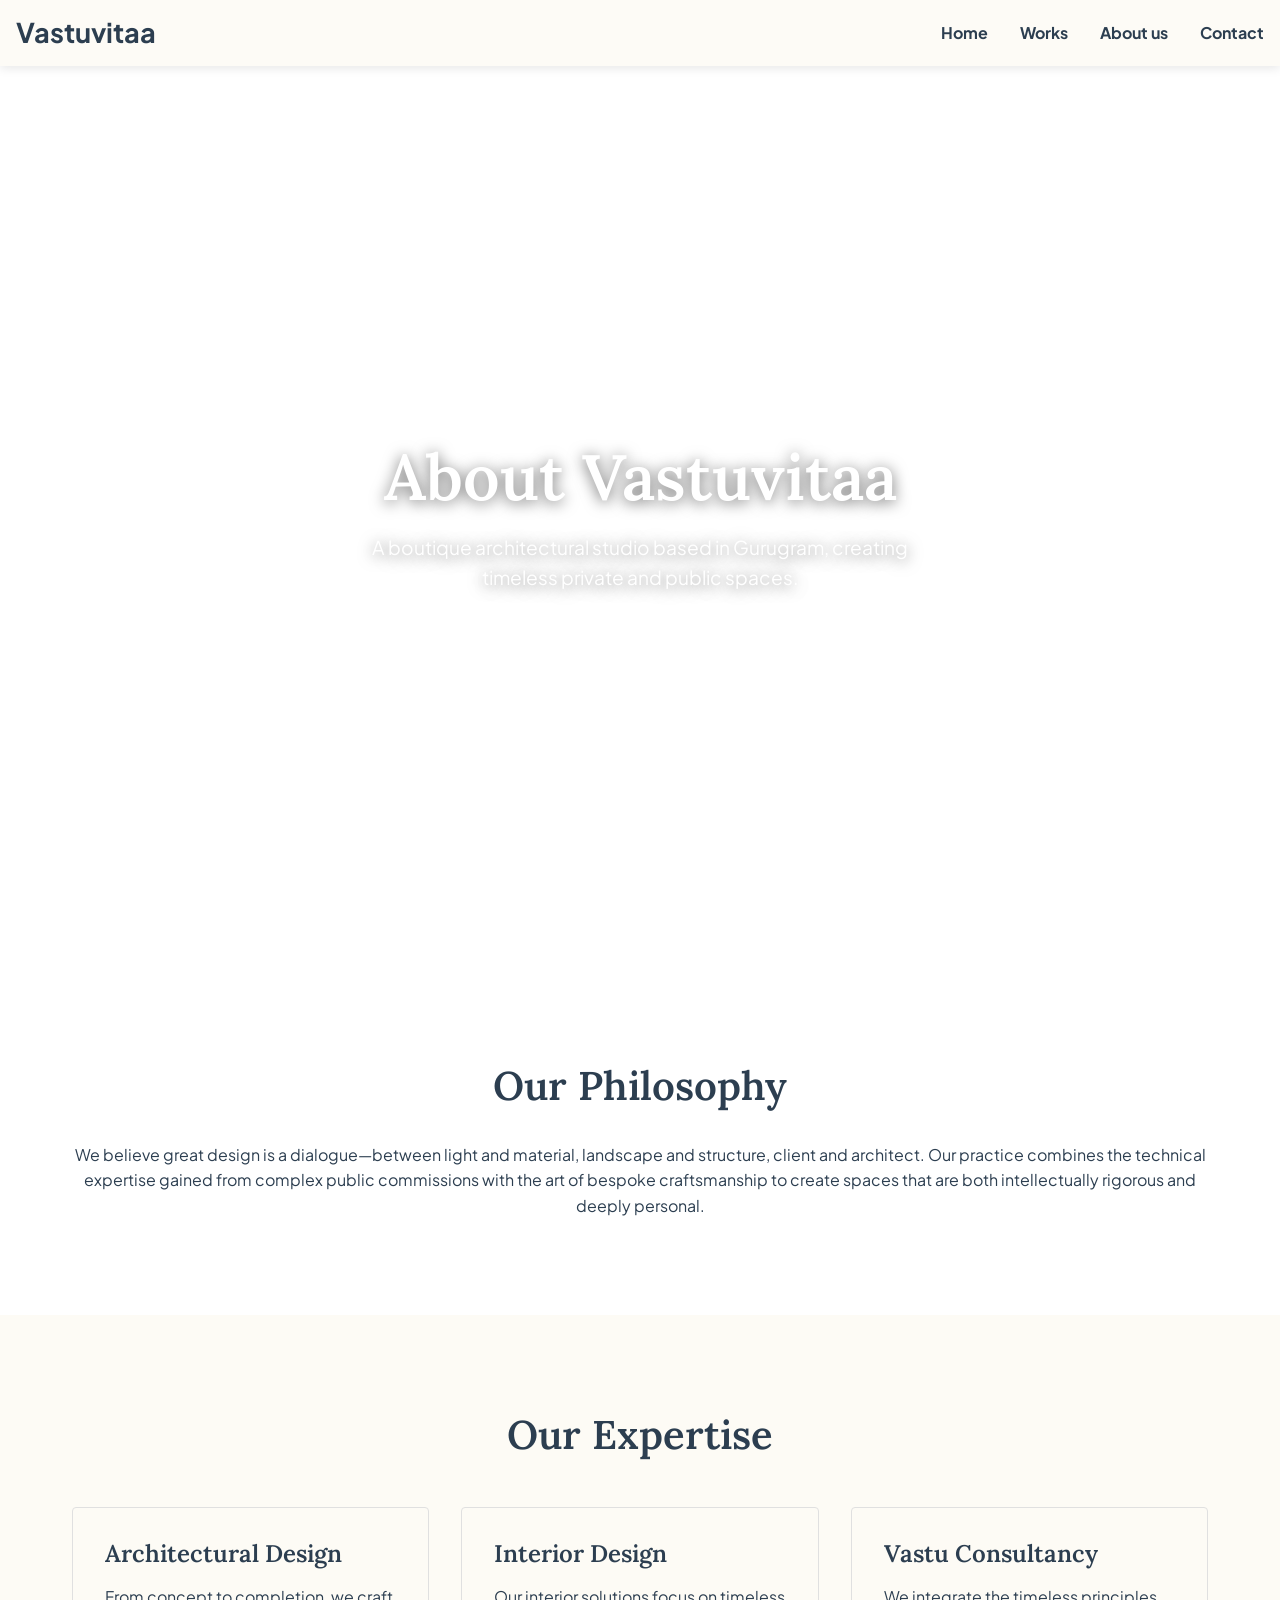
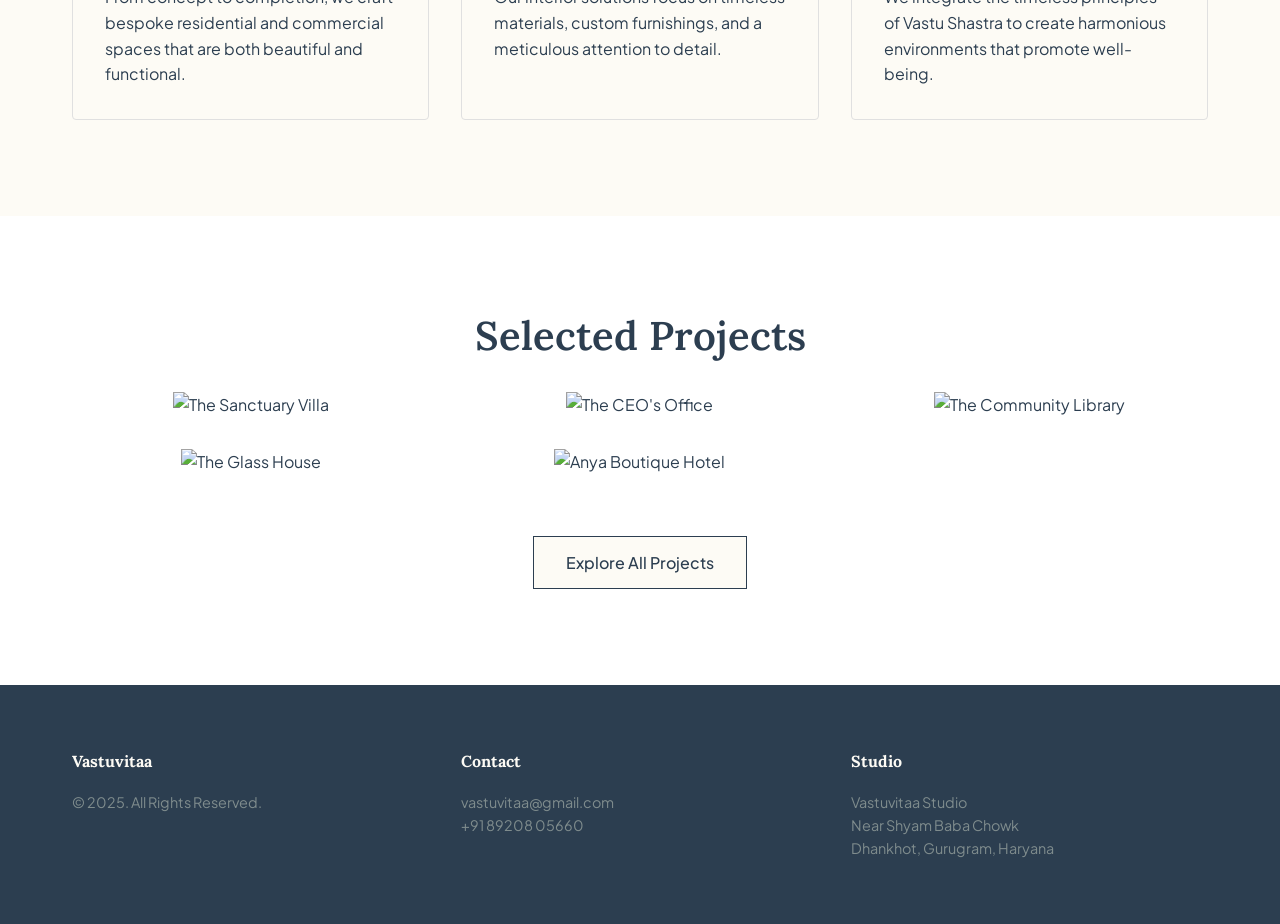
==== about.html @ ab10c18d "Update contact section with social links, update works, and other changes" ====
<!DOCTYPE html>
<html lang="en">
<head>
	<meta charset="UTF-8">
	<meta name="viewport" content="width=device-width, initial-scale=1.0">
	<title>About Us - Vastuvitaa</title>
	<link rel="stylesheet" href="styles.css">
	<link rel="preconnect" href="https://fonts.googleapis.com">
	<link rel="preconnect" href="https://fonts.gstatic.com" crossorigin>
	<link href="https://fonts.googleapis.com/css2?family=Lora:wght@400;600&family=Plus+Jakarta+Sans:wght@300;400;600&display=swap" rel="stylesheet">
	<link href="https://fonts.googleapis.com/css2?family=Inter:wght@300;400;500&family=Playfair+Display:wght@500;600&display=swap" rel="stylesheet">
</head>
<body>
	<header class="main-header">
		<div class="logo">
			<a href="index.html" class="logo-link">
				<span><b>Vastuvitaa</b></span>
			</a>
		</div>
		<nav class="main-nav">
			<ul>
				<li><a href="index.html"><b>Home</b></a></li>
				<li><a href="works.html"><b>Works</b></a></li>
				<li><a href="about.html"><b>About us</b></a></li>
				<li><a href="contact.html"><b>Contact</b></a></li>
			</ul>
		</nav>
		<button class="menu-toggle" id="menu-toggle">Menu</button>
	</header>
	<div class="mobile-nav-overlay">
		<nav>
			<ul>
				<li><a href="works.html">Works</a></li>
				<li><a href="about.html">About us</a></li>
				<li><a href="contact.html">Contact</a></li>
			</ul>
		</nav>
	</div>
	<main>
		<section class="hero-section reveal">
			<div class="hero-content">
				<h1>About Vastuvitaa</h1>
				<p>A boutique architectural studio based in Gurugram, creating timeless private and public spaces.</p>
			</div>
		</section>
		<section class="content-section">
			<div class="container text-center">
				<h2 class="reveal">Our Philosophy</h2>
				<p class="philosophy-text">
					We believe great design is a dialogue—between light and material, landscape and structure, client and architect. Our practice combines the technical expertise gained from complex public commissions with the art of bespoke craftsmanship to create spaces that are both intellectually rigorous and deeply personal.
				</p>
			</div>
		</section>
		<section class="content-section bg-light">
			<div class="container text-center">
				<h2 class="reveal">Our Expertise</h2>
				<div class="services-grid">
					<div class="service-card reveal">
						<h3>Architectural Design</h3>
						<p>From concept to completion, we craft bespoke residential and commercial spaces that are both beautiful and functional.</p>
					</div>
					<div class="service-card reveal">
						<h3>Interior Design</h3>
						<p>Our interior solutions focus on timeless materials, custom furnishings, and a meticulous attention to detail.</p>
					</div>
					<div class="service-card reveal">
						<h3>Vastu Consultancy</h3>
						<p>We integrate the timeless principles of Vastu Shastra to create harmonious environments that promote well-being.</p>
					</div>
				</div>
			</div>
		</section>
		<section class="content-section">
			<div class="container text-center">
				<h2 class="reveal">Selected Projects</h2>
				<div class="project-grid">
					<div class="project-card reveal">
						<img src="./assets/Work Photos/IMG-20250924-WA0025.jpg" alt="The Sanctuary Villa">
						<div class="project-info">
							<h3>The Sanctuary Villa</h3>
							<p>Goa, India | Private Residence</p>
						</div>
					</div>
					<div class="project-card reveal">
						<img src="./assets/Work Photos/IMG-20250924-WA0026.jpg" alt="The Glass House">
						<div class="project-info">
							<h3>The Glass House</h3>
							<p>Lonavala, India | Private Residence</p>
						</div>
					</div>
					<div class="project-card reveal">
						<img src="./assets/Work Photos/IMG-20250924-WA0027.jpg" alt="The CEO's Office">
						<div class="project-info">
							<h3>The CEO's Office</h3>
							<p>Gurugram, India | Commercial Interiors</p>
						</div>
					</div>
					<div class="project-card reveal">
						<img src="./assets/Work Photos/IMG-20250924-WA0028.jpg" alt="Anya Boutique Hotel">
						<div class="project-info">
							<h3>Anya Boutique Hotel</h3>
							<p>Jaipur, India | Hospitality</p>
						</div>
					</div>
					<div class="project-card reveal">
						<img src="./assets/Work Photos/IMG-20250924-WA0029.jpg" alt="The Community Library">
						<div class="project-info">
							<h3>The Community Library</h3>
							<p>Sonipat, India | Public Space</p>
						</div>
					</div>
				</div>
				<div style="display: flex; justify-content: center; margin-top: 2rem;">
					<a href="works.html" class="btn">Explore All Projects</a>
				</div>
			</div>
		</section>
	</main>
	<footer class="main-footer reveal">
		<div class="container footer-grid">
			<div class="footer-col">
				<h4>Vastuvitaa</h4>
				<p>&copy; 2025. All Rights Reserved.</p>
			</div>
			<div class="footer-col">
				<h4>Contact</h4>
				<p>vastuvitaa@gmail.com</p>
				<p>+91 89208 05660</p>
			</div>
			<div class="footer-col">
				<h4>Studio</h4>
				<p>Vastuvitaa Studio<br>Near Shyam Baba Chowk<br>Dhankhot, Gurugram, Haryana</p>
			</div>
		</div>
	</footer>
	<script src="script.js"></script>
</body>
</html>
---- styles.css ----
/* --- VASTUVITA BRAND IDENTITY & GLOBAL STYLES --- */
:root {
    --font-serif: 'Lora', serif; /* More elegant and readable */
    --font-sans: 'Plus Jakarta Sans', sans-serif; /* Modern and clean */
    
    /* A palette inspired by natural materials */
    --color-dark: #2C3E50; /* A deep, slate blue instead of pure black */
    --color-light: #FDFBF5; /* A warm, parchment-like off-white */
    --color-gray: #7F8C8D; /* A soft, natural gray */
    --color-accent: #D35400; /* A bold, terracotta/earthy orange */
}

* {
    box-sizing: border-box;
    margin: 0;
    padding: 0;
}

body {
    font-family: var(--font-sans);
    line-height: 1.6;
    background-color: #fff;
    color: var(--color-dark);
}

.container {
    max-width: 1200px;
    margin: 0 auto;
    padding: 0 2rem;
}

h1, h2, h3 {
    font-family: var(--font-serif);
    font-weight: 600;
    line-height: 1.2;
}

h1 { font-size: 4rem; }
h2 { font-size: 2.5rem; margin-bottom: 2rem; }
h3 { font-size: 1.5rem; }

a {
    color: var(--color-dark);
    text-decoration: none;
    transition: color 0.3s ease;
}

a:hover {
    color: var(--color-accent);
}

/* --- HEADER & NAVIGATION (MODIFIED) --- */

.main-header {
    display: flex;
    justify-content: space-between;
    align-items: center;
    padding: 0.7rem 1rem; 
    /* Using the smaller padding */
    position: sticky;
    top: 0;
    width: 100%;
    z-index: 100;
    transition: all 0.4s ease-in-out;

    /* Styles for the frosted glass effect are now always active */
    background-color: rgba(253, 251, 245, 0.85); /* --color-light with transparency */
    backdrop-filter: blur(10px);
    -webkit-backdrop-filter: blur(10px);
    box-shadow: 0 2px 10px rgba(0, 0, 0, 0.1);
}
.logo-link{
    font-size: 1.7rem;
}
.logo a,
.main-nav ul li a {
    /* Text color is now dark by default to be visible */
    color: var(--color-dark);
}

/* We no longer need the .main-header.scrolled rules, they have been merged above */

.main-nav ul {
    display: flex;
    list-style: none;
}

.main-nav ul li {
    margin-left: 2rem;
}

.menu-toggle { display: none; }

/* --- HERO SECTION (Corrected Stacking) --- */
.hero-section {
    position: relative;
    height: 100vh;
    display: flex;
    align-items: center;
    justify-content: center;
    text-align: center;
    color: #fff;
    overflow: hidden;
}

.hero-video {
    position: absolute;
    top: 0;
    left: 0;
    width: 100%;
    height: 100%;
    object-fit: cover;
    z-index: 1; /* Layer 1: The video background */
}

.hero-overlay {
    position: absolute;
    top: 0;
    left: 0;
    width: 100%;
    height: 100%;
    background-color: rgba(0, 0, 0, 0.45);
    z-index: 2; /* Layer 2: The dark overlay */
}

.hero-content {
    position: relative;
    z-index: 3; /* Layer 3: The text content on top */
    max-width: 800px;
}

.hero-content p {
    font-size: 1.2rem;
    max-width: 600px;
    margin: 1rem auto 0;
}
.hero-content h1,
.hero-content p {
    /* This adds a soft, blurred shadow behind the text */
    text-shadow: 0 2px 15px rgba(0, 0, 0, 0.6);
}

/* --- GENERAL CONTENT & PAGE STYLES --- */
.content-section {
    padding: 6rem 0;
}

.bg-light {
    background-color: var(--color-light);
}

.text-center {
    text-align: center;
}

.page-header {
    background-color: var(--color-light);
    padding: 6rem 0;
    text-align: center;
}
.page-header p {
    font-size: 1.2rem;
    color: var(--color-gray);
    max-width: 600px;
    margin: 1rem auto 0;
}
/* --- FILTER CONTROLS --- */
.filter-controls {
    text-align: center;
    margin-bottom: 4rem;
}

.filter-btn {
    background: none;
    border: 1px solid #e0e0e0;
    color: var(--color-gray);
    padding: 0.6rem 1.5rem;
    margin: 0 0.5rem;
    cursor: pointer;
    border-radius: 20px;
    font-family: var(--font-sans);
    font-weight: 500;
    font-size: 0.9rem;
    transition: all 0.3s ease;
}

.filter-btn:hover {
    background-color: var(--color-light);
    border-color: var(--color-dark);
    color: var(--color-dark);
}

.filter-btn.active {
    background-color: var(--color-dark);
    border-color: var(--color-dark);
    color: #fff;
}
/* --- PROJECT GRID & CARDS --- */
/* --- PROJECT GRID & CARDS (Redefined for Masonry) --- */
.project-grid {
    /* Replaced grid with columns for a simple masonry effect */
    column-count: 3;
    column-gap: 2rem;
}

.project-card {
    display: block; /* The anchor tag needs to be a block */
    position: relative;
    overflow: hidden;
    margin-bottom: 2rem; /* Vertical spacing between cards */
    break-inside: avoid; /* Prevents cards from breaking across columns */
    transition: opacity 0.4s ease-in-out; /* For filtering animation */
}

/* Hide cards by default when filtering */
.project-card.hidden {
    opacity: 0;
    pointer-events: none; /* Make them unclickable when hidden */
    height: 0;
    margin: 0;
    padding: 0;
    overflow: hidden;
}

.project-card img {
    width: 100%;
    height: auto; /* Allow image to define card height */
    object-fit: cover;
    transition: transform 0.5s ease;
}

.project-card:hover img {
    transform: scale(1.05);
}

.project-info {
    position: absolute;
    bottom: 0;
    left: 0;
    width: 100%;
    padding: 1.5rem;
    color: #fff;
    background: linear-gradient(to top, rgba(0,0,0,0.8), transparent);
    transform: translateY(100%);
    opacity: 0;
    transition: transform 0.5s ease, opacity 0.5s ease;
}

.project-card:hover .project-info {
    transform: translateY(0);
    opacity: 1;
}

.project-info p {
    font-size: 0.9rem;
    color: rgba(255,255,255,0.8);
} */

/* --- SINGLE PROJECT PAGE --- */
.project-hero img {
    width: 100%;
    height: auto;
}

.project-details-grid {
    display: grid;
    grid-template-columns: 1fr 2fr;
    gap: 4rem;
}

.project-meta h3 {
    margin-bottom: 1rem;
    font-family: var(--font-sans);
    text-transform: uppercase;
    letter-spacing: 1px;
    font-size: 1rem;
    font-weight: 600;
}

.project-meta ul {
    list-style: none;
}

.project-meta ul li {
    margin-bottom: 0.5rem;
    color: var(--color-gray);
}
.project-meta ul li strong {
    color: var(--color-dark);
}

.project-narrative h2 {
    font-size: 2rem;
    margin-bottom: 1rem;
}
.project-narrative p {
    margin-bottom: 2rem;
    color: var(--color-gray);
}

.image-gallery-grid {
    display: grid;
    grid-template-columns: repeat(2, 1fr);
    gap: 2rem;
}
.image-gallery-grid img {
    width: 100%;
    height: auto;
}

/* --- FOOTER --- */
.main-footer {
    background: var(--color-dark);
    color: var(--color-light);
    padding: 4rem 0;
}

.footer-grid {
    display: grid;
    grid-template-columns: repeat(3, 1fr);
    gap: 2rem;
}

.footer-col h4 {
    font-family: var(--font-serif);
    margin-bottom: 1rem;
}

.footer-col p {
    color: var(--color-gray);
    font-size: 0.9rem;
}

/* --- ANIMATIONS & BEAUTIFICATION --- */

/* Gentle Page Load Fade-in */
@keyframes fadeIn {
    from { opacity: 0; }
    to { opacity: 1; }
}
body {
    animation: fadeIn 0.8s ease-in-out;
}

/* In style.css */

/* Enhanced Button Hover Effect (Corrected) */
.btn {
    display: inline-block;
    padding: 0.8rem 2rem;
    border: 1px solid var(--color-dark);
    margin-top: 1rem;
    font-weight: 500;
    transition: all 0.4s ease;
    position: relative;
    overflow: hidden;
    z-index: 1;
    color: var(--color-dark); /* Explicitly set the default text color */
}
.btn:after {
    content: '';
    position: absolute;
    bottom: 0;
    left: 0;
    width: 100%;
    height: 100%;
    /* The initial background should be light */
    background-color: var(--color-light); 
    z-index: -2;
}
.btn:before {
    content: '';
    position: absolute;
    bottom: 0;
    left: 0;
    width: 0%;
    height: 100%;
    /* The hover background should be dark */
    background-color: var(--color-dark);
    transition: all 0.4s ease;
    z-index: -1;
}
.btn:hover {
    /* The hover text color should be light */
    color: #fff; 
}
.btn:hover:before {
    width: 100%;
}

/* Smooth Animated Underline for Nav Links */
.main-nav a {
    position: relative;
}
.main-nav a.active {
    color: var(--color-accent) !important;
}
.main-nav a:not(.active):after {
    content: '';
    position: absolute;
    width: 0;
    height: 1px;
    display: block;
    margin-top: 5px;
    right: 0;
    background: currentColor;
    transition: width 0.3s ease;
}
.main-nav a:hover:after {
    width: 100%;
    left: 0;
}

/* Scroll-Reveal Animations */
.reveal {
    position: relative;
    opacity: 0;
    transform: translateY(40px);
    transition: all 1s cubic-bezier(0.25, 1, 0.5, 1);
}

.reveal.visible {
    opacity: 1;
    transform: translateY(0);
}

/* --- MOBILE NAVIGATION MENU --- */
.main-nav {
    /* Add transition for smooth appearance on desktop if ever needed */
    transition: transform 0.5s ease-in-out;
}

.mobile-nav-overlay {
    position: fixed;
    top: 0;
    left: 0;
    width: 100%;
    height: 100%;
    background: var(--color-light);
    z-index: 99; /* Just below the header */
    display: flex;
    justify-content: center;
    align-items: center;
    transform: translateX(100%); /* Start off-screen */
    transition: transform 0.5s cubic-bezier(0.77, 0, 0.175, 1);
}

.mobile-nav-overlay.is-open {
    transform: translateX(0); /* Slide in */
}

.mobile-nav-overlay ul {
    list-style: none;
    text-align: center;
}

.mobile-nav-overlay ul li {
    margin: 2rem 0;
}

.mobile-nav-overlay ul li a {
    font-family: var(--font-serif);
    font-size: 2rem;
    color: var(--color-dark);
    font-weight: 600;
}

/* --- PARALLAX TESTIMONIAL SECTION --- */
.testimonial-section {
    background-image: url('assets/parallax-bg.png');
    background-attachment: fixed; /* This is the magic property! */
    background-position: center;
    background-repeat: no-repeat;
    background-size: cover;
    color: #fff;
}

.testimonial-section .testimonial-author {
    color: rgba(255, 255, 255, 0.8);
}

/* --- NEW CONTENT BLOCK STYLES --- */
/* Services Grid */
/* In style.css */
/* --- Testimonial Slider (Integrated with VastuVitaa Styles) --- */

/*
* This container holds the testimonials. The min-height prevents the
* page from "jumping" as the testimonials change.
*/
/* --- Testimonial Slider (Sliding Version) --- */

/* The "viewport" for the slider. It's set to a specific height
   and hides anything that slides outside of its boundaries. */
#testimonial-slider {
    position: relative;
    height: 300px; /* Adjust height as needed */
    overflow: hidden; /* This is crucial for the sliding effect! */
}

/* The "track" that holds all slides in a long horizontal row.
   The 'transform' property will be changed by JavaScript to create the slide. */
.testimonial-track {
    display: flex; /* Aligns slides side-by-side */
    height: 100%;
    transition: transform 0.6s cubic-bezier(0.65, 0, 0.35, 1); /* The slide animation */
    transition: transform 0.5s ease-in-out; 
}

/* Each individual slide. They take up the full width of the viewport
   and are prevented from shrinking. */
.testimonial-slide {
    width: 100%;
    flex-shrink: 0;
    display: flex;
    flex-direction: column;
    justify-content: center;
    align-items: center;
    padding: 0 2rem; /* Adds some side padding for text */
}

/*
* This is a single testimonial slide. They are stacked on top of each other
* and hidden by default with opacity: 0. The transition creates the fade effect.
*/
.testimonial-block {
    position: absolute;
    top: 0;
    left: 0;
    right: 0;
    bottom: 0;
    opacity: 0;
    transition: opacity 0.7s ease-in-out;
    display: flex;
    flex-direction: column;
    justify-content: center;
    align-items: center;
    padding: 0 1rem; /* Adds some padding on smaller screens */
}

/* The .active class is added by JavaScript to show the current slide */
.testimonial-block.active {
    opacity: 1;
}

/*
* These styles for the quote and author are now inherited from your
* existing .testimonial-quote and .testimonial-section rules.
* We only need to adjust the author color to ensure it's visible on your
* parallax background, as you've already defined.
*/
.testimonial-author {
    font-family: var(--font-sans); /* Using your brand's sans-serif font */
    font-weight: 600;
    /* This color is taken from your existing parallax style for perfect consistency */
    color: rgba(255, 255, 255, 0.8);
}
/* Services Grid */
.services-grid {
    display: grid;
    /* This new property tells the grid to make all rows the same height */
    grid-template-columns: repeat(3, 1fr);
    gap: 2rem;
    text-align: left;
    margin-top: 3rem;
    align-items: stretch;
}
/* In style.css */
.service-card {
    border: 1px solid #e0e0e0;
    padding: 2rem;
    border-radius: 4px;
    transition: all 0.3s ease;
    
    /* ADD these two lines */
    display: flex;
    flex-direction: column;
}
.service-card:hover {
    border-color: var(--color-accent);
    transform: translateY(-5px);
    box-shadow: 0 10px 20px rgba(0,0,0,0.05);
}
.service-card h3 {
    margin-bottom: 1rem;
    font-family: var(--font-serif);
}

/* In style.css */

/* New rule for the icon and title wrapper */
.service-card-header {
    display: flex;
    align-items: center;
    gap: 1rem; /* Space between icon and title */
    margin-bottom: 1rem; /* Space between the header and the paragraph */
}

/* Update the service-icon rule */
.service-icon {
    color: var(--color-accent);
    /* The margin-bottom is no longer needed here */
}

/* Our Process Steps */
.process-steps {
    display: grid;
    grid-template-columns: repeat(3, 1fr);
    gap: 3rem;
    margin-top: 4rem;
    text-align: left;
}
.step-number {
    font-size: 1.5rem;
    font-weight: 600;
    color: var(--color-accent);
    margin-bottom: 1rem;
    font-family: var(--font-serif);
}
.process-step h3 {
    margin-bottom: 0.5rem;
}

/* Testimonial Block */
.testimonial-block {
    max-width: 800px;
    margin: 0 auto;
}
.testimonial-quote {
    font-family: var(--font-serif);
    font-size: 2rem;
    line-height: 1.4;
    margin-bottom: 2rem;
    font-weight: 500;
}

/* Final CTA Section */
.cta-section h2 {
    font-size: 3rem;
}
.cta-section p {
    margin-top: 0;
    margin-bottom: 2rem;
}
/* Add these new rules for the combined logo and text */
.logo-link {
    display: flex;         /* Aligns logo and text side-by-side */
    align-items: center;   /* Vertically centers them */
    gap: 0.75rem;          /* Creates a nice space between the logo and text (12px) */
}

.logo-image {
    height: 40px;          /* Controls the height of the logo */
    width: auto;
}

.logo-text {
    font-size: 1.5rem;     /* Sets the font size for "Vastuvitaa" */
    font-weight: 600;      /* Makes the text bold */
    font-family: var(--font-serif); /* Uses the elegant serif font you defined */
    color: var(--color-dark);
}
/* --- Page-Specific Adjustments --- */
.works-page .hero-section {
    height: 50vh; /* Makes the header half the screen height */
    min-height: 400px; /* Ensures it's not too short on long/thin screens */
}

/* =================================== */
/* ==      CONTACT PAGE STYLES      == */
/* =================================== */

.contact-page .container {
    padding-top: 6rem;
    padding-bottom: 6rem;
}

.contact-grid {
    display: grid;
    grid-template-columns: 1fr 1.5fr; /* Details column is narrower than the form */
    gap: 4rem;
    align-items: start;
}

/* --- Left Column: Details --- */
.contact-details .page-title {
    font-family: var(--font-serif);
    font-size: 3rem; /* Slightly smaller than homepage H1 for hierarchy */
    margin-bottom: 1.5rem;
    color: var(--color-dark);
}

.contact-details .contact-intro {
    font-family: var(--font-sans);
    color: var(--color-gray);
    line-height: 1.7;
    margin-bottom: 3rem;
    max-width: 500px;
}

.contact-details .info-section {
    margin-bottom: 2rem;
}

.contact-details .info-section h4 {
    font-family: var(--font-sans);
    font-weight: 600;
    text-transform: uppercase;
    letter-spacing: 1px;
    font-size: 0.9rem;
    margin-bottom: 0.5rem;
    color: var(--color-dark);
}

.contact-details .info-section p,
.contact-details .info-section a {
    font-family: var(--font-sans);
    font-size: 1rem;
    color: var(--color-gray);
    line-height: 1.6;
}
/* The global a:hover rule will correctly apply --color-accent */


/* --- Right Column: Form --- */
.form-group {
    margin-bottom: 1.5rem;
}

.form-group label {
    display: block;
    font-family: var(--font-sans);
    font-weight: 600;
    font-size: 0.9rem;
    margin-bottom: 0.5rem;
    color: var(--color-dark);
}

.form-group input,
.form-group textarea,
.form-group select {
    width: 100%;
    padding: 12px;
    border: 1px solid #e0e0e0; /* Using a neutral border from your theme */
    border-radius: 4px;
    font-family: var(--font-sans);
    font-size: 1rem;
    background-color: var(--color-light); /* Using your light background color */
    color: var(--color-dark);
    transition: border-color 0.3s ease;
}

.form-group input:focus,
.form-group textarea:focus,
.form-group select:focus {
    outline: none;
    border-color: var(--color-accent);
}

.submit-btn {
    display: inline-block;
    padding: 0.8rem 2.5rem;
    border: none;
    margin-top: 1rem;
    font-weight: 600;
    font-family: var(--font-sans);
    transition: all 0.4s ease;
    background-color: var(--color-dark);
    color: var(--color-light);
    cursor: pointer;
    font-size: 1rem;
}

.submit-btn:hover {
    background-color: var(--color-accent);
    color: #fff;
}


/* --- Map Section --- */
.map-container {
    padding-bottom: 6rem;
}
.map-container iframe {
    width: 100%;
    height: 450px;
    border: 0;
}
/* --- RESPONSIVE DESIGN (Consolidated) --- */
@media (max-width: 768px) {
    /* General Typography */
    h1 { font-size: 2.5rem; }
    h2 { font-size: 2rem; }

    /* Header & Mobile Menu */
    .main-nav { display: none; }
    .menu-toggle {
        display: block;
        background: none;
        border: 1px solid var(--color-dark); /* Now dark by default */
        color: var(--color-dark); /* Now dark by default */
        padding: 0.5rem 1rem;
        cursor: pointer;
        font-size: 1rem;
        z-index: 101;
    }
    
    /* Grid Layouts */
    .project-grid, 
    .footer-grid, 
    .project-details-grid, 
    .image-gallery-grid,
    .services-grid, 
    .process-steps {
        grid-template-columns: 1fr;
    }

    .project-details-grid {
        gap: 2rem;
    }

    /* Section Specifics */
    .cta-section h2 {
        font-size: 2.5rem;
    }
    .testimonial-quote {
        font-size: 1.5rem;
    }
    /* Add this to your existing @media (max-width: 768px) block */
    .contact-grid {
    grid-template-columns: 1fr;
}
}
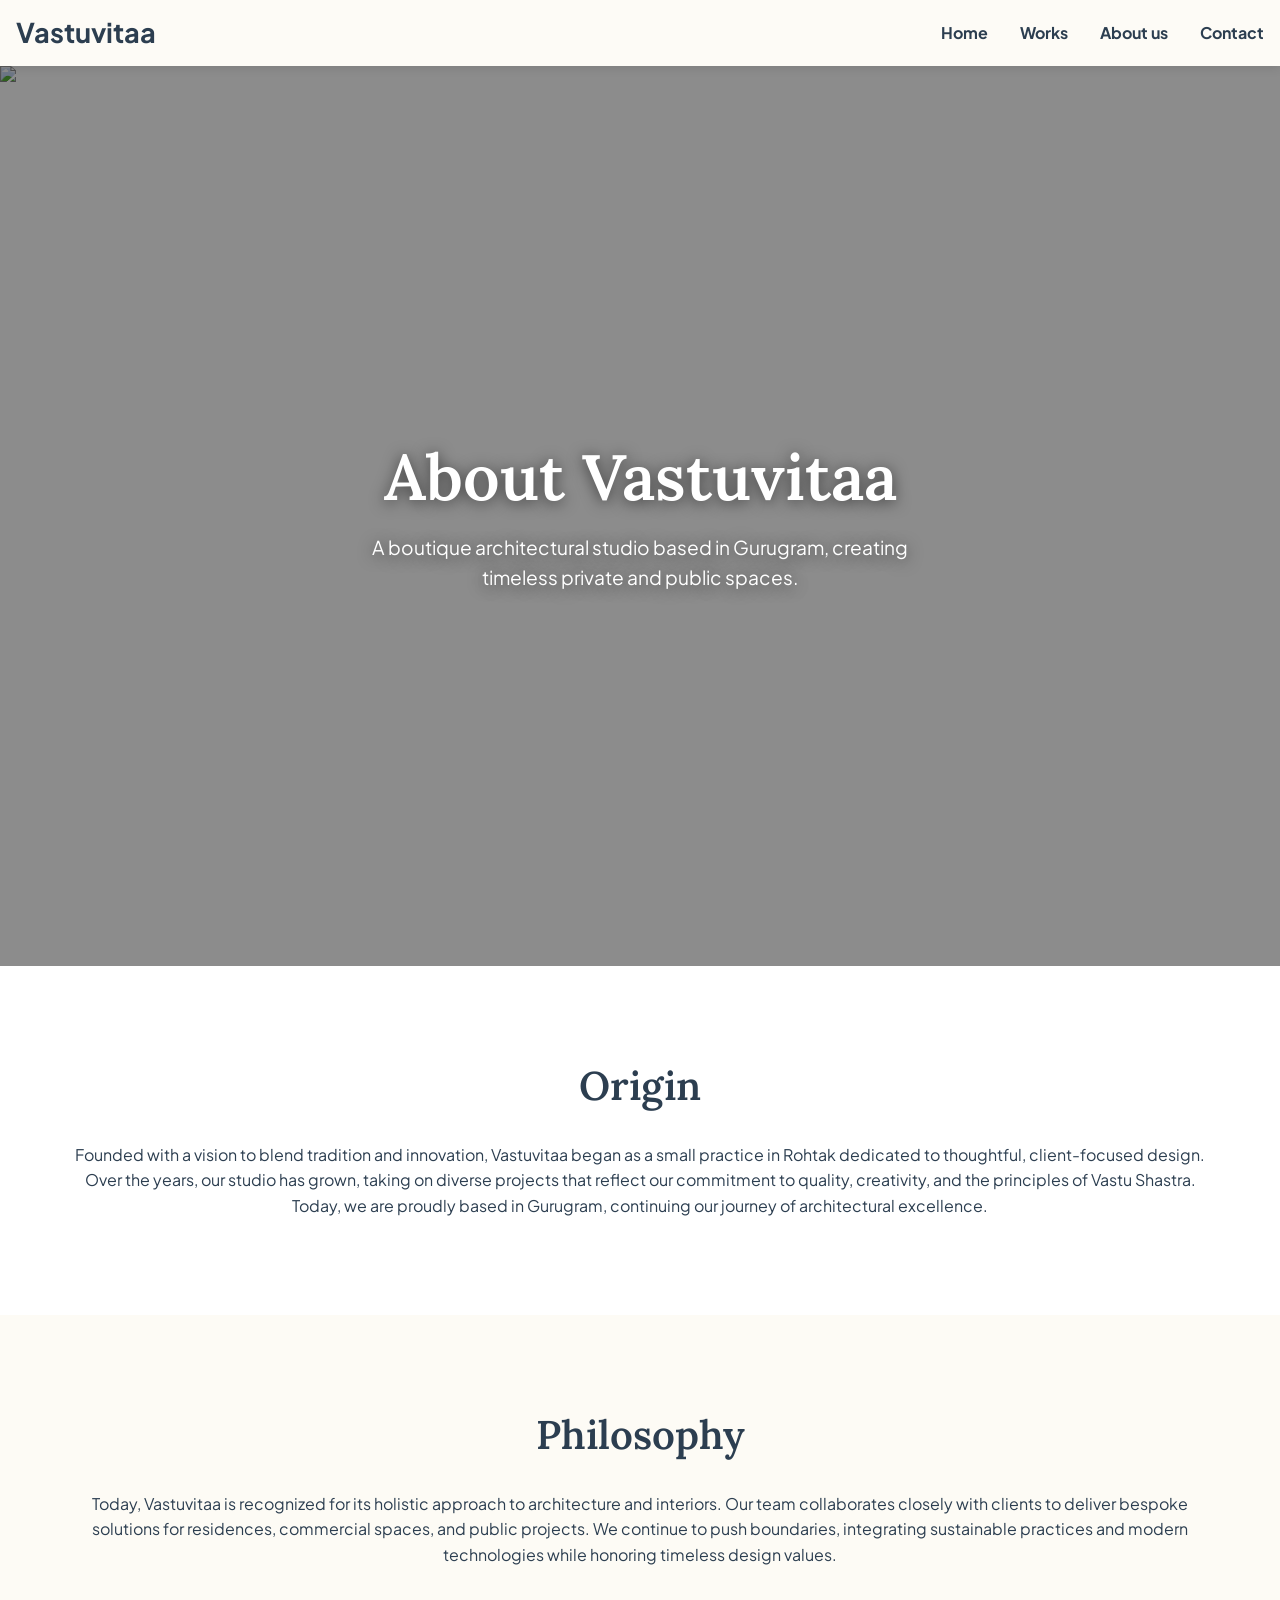
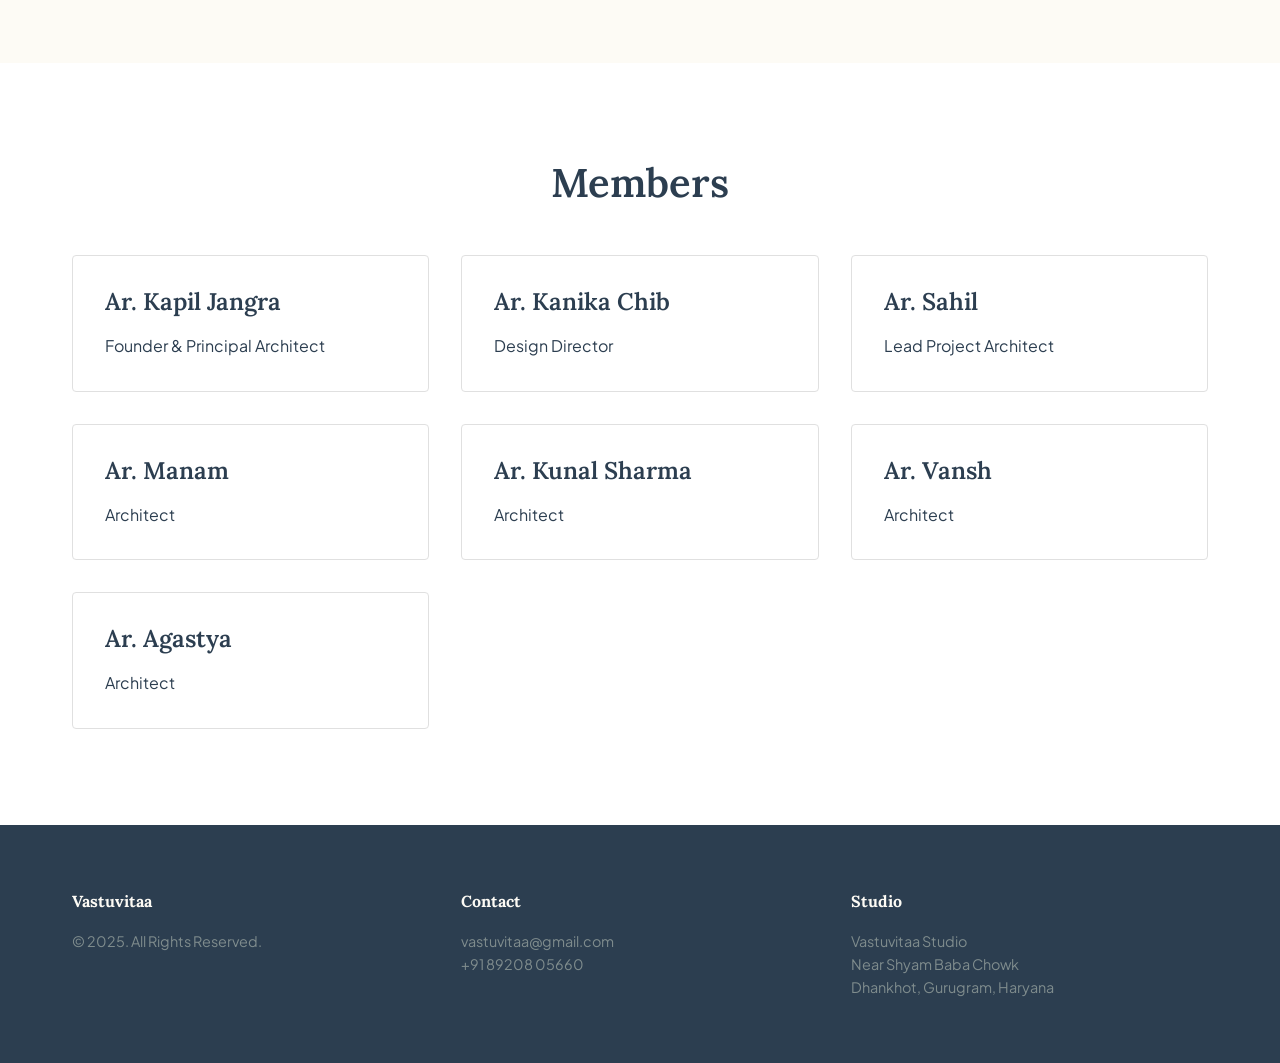
==== commit df2b5bbe: "Final cleanup, restore images, and make contact form functional" ====
--- a/about.html
+++ b/about.html
@@ -38,80 +38,64 @@
 	</div>
 	<main>
 		<section class="hero-section reveal">
+            <img src="./assets/About us.png" class="hero-image" alt="Architectural design collage">
+            <div class="hero-overlay"></div>
 			<div class="hero-content">
 				<h1>About Vastuvitaa</h1>
 				<p>A boutique architectural studio based in Gurugram, creating timeless private and public spaces.</p>
 			</div>
 		</section>
+
 		<section class="content-section">
 			<div class="container text-center">
-				<h2 class="reveal">Our Philosophy</h2>
+				<h2 class="reveal">Origin</h2>
 				<p class="philosophy-text">
-					We believe great design is a dialogue—between light and material, landscape and structure, client and architect. Our practice combines the technical expertise gained from complex public commissions with the art of bespoke craftsmanship to create spaces that are both intellectually rigorous and deeply personal.
+					Founded with a vision to blend tradition and innovation, Vastuvitaa began as a small practice in Rohtak dedicated to thoughtful, client-focused design. Over the years, our studio has grown, taking on diverse projects that reflect our commitment to quality, creativity, and the principles of Vastu Shastra. Today, we are proudly based in Gurugram, continuing our journey of architectural excellence.
 				</p>
 			</div>
 		</section>
+
 		<section class="content-section bg-light">
 			<div class="container text-center">
-				<h2 class="reveal">Our Expertise</h2>
+				<h2 class="reveal">Philosophy</h2>
+				<p class="philosophy-text">
+					Today, Vastuvitaa is recognized for its holistic approach to architecture and interiors. Our team collaborates closely with clients to deliver bespoke solutions for residences, commercial spaces, and public projects. We continue to push boundaries, integrating sustainable practices and modern technologies while honoring timeless design values.
+				</p>
+			</div>
+		</section>
+
+		<section class="content-section">
+			<div class="container text-center">
+				<h2 class="reveal">Members</h2>
 				<div class="services-grid">
 					<div class="service-card reveal">
-						<h3>Architectural Design</h3>
-						<p>From concept to completion, we craft bespoke residential and commercial spaces that are both beautiful and functional.</p>
+						<h3>Ar. Kapil Jangra</h3>
+						<p>Founder & Principal Architect</p>
 					</div>
 					<div class="service-card reveal">
-						<h3>Interior Design</h3>
-						<p>Our interior solutions focus on timeless materials, custom furnishings, and a meticulous attention to detail.</p>
+						<h3>Ar. Kanika Chib</h3>
+						<p>Design Director</p>
 					</div>
 					<div class="service-card reveal">
-						<h3>Vastu Consultancy</h3>
-						<p>We integrate the timeless principles of Vastu Shastra to create harmonious environments that promote well-being.</p>
+						<h3>Ar. Sahil</h3>
+						<p>Lead Project Architect</p>
 					</div>
-				</div>
-			</div>
-		</section>
-		<section class="content-section">
-			<div class="container text-center">
-				<h2 class="reveal">Selected Projects</h2>
-				<div class="project-grid">
-					<div class="project-card reveal">
-						<img src="./assets/Work Photos/IMG-20250924-WA0025.jpg" alt="The Sanctuary Villa">
-						<div class="project-info">
-							<h3>The Sanctuary Villa</h3>
-							<p>Goa, India | Private Residence</p>
-						</div>
+					<div class="service-card reveal">
+						<h3>Ar. Manam</h3>
+						<p>Architect</p>
 					</div>
-					<div class="project-card reveal">
-						<img src="./assets/Work Photos/IMG-20250924-WA0026.jpg" alt="The Glass House">
-						<div class="project-info">
-							<h3>The Glass House</h3>
-							<p>Lonavala, India | Private Residence</p>
-						</div>
+					<div class="service-card reveal">
+						<h3>Ar. Kunal Sharma</h3>
+						<p>Architect</p>
 					</div>
-					<div class="project-card reveal">
-						<img src="./assets/Work Photos/IMG-20250924-WA0027.jpg" alt="The CEO's Office">
-						<div class="project-info">
-							<h3>The CEO's Office</h3>
-							<p>Gurugram, India | Commercial Interiors</p>
-						</div>
+					<div class="service-card reveal">
+						<h3>Ar. Vansh</h3>
+						<p>Architect</p>
 					</div>
-					<div class="project-card reveal">
-						<img src="./assets/Work Photos/IMG-20250924-WA0028.jpg" alt="Anya Boutique Hotel">
-						<div class="project-info">
-							<h3>Anya Boutique Hotel</h3>
-							<p>Jaipur, India | Hospitality</p>
-						</div>
+					<div class="service-card reveal">
+						<h3>Ar. Agastya</h3>
+						<p>Architect</p>
 					</div>
-					<div class="project-card reveal">
-						<img src="./assets/Work Photos/IMG-20250924-WA0029.jpg" alt="The Community Library">
-						<div class="project-info">
-							<h3>The Community Library</h3>
-							<p>Sonipat, India | Public Space</p>
-						</div>
-					</div>
-				</div>
-				<div style="display: flex; justify-content: center; margin-top: 2rem;">
-					<a href="works.html" class="btn">Explore All Projects</a>
 				</div>
 			</div>
 		</section>
--- a/styles.css
+++ b/styles.css
@@ -1,3 +1,13 @@
+/* Make hero images cover the whole hero section, like hero videos */
+.hero-image {
+    position: absolute;
+    top: 0;
+    left: 0;
+    width: 100%;
+    height: 100%;
+    object-fit: cover;
+    z-index: 1;
+}
 /* --- VASTUVITA BRAND IDENTITY & GLOBAL STYLES --- */
 :root {
     --font-serif: 'Lora', serif; /* More elegant and readable */
@@ -830,4 +840,20 @@
     .contact-grid {
     grid-template-columns: 1fr;
 }
+/* Add this inside your @media (max-width: 768px) block */
+
+.project-card .project-info {
+    /* Make the info block appear normally, not as an overlay */
+    position: static; 
+    
+    /* Make it fully visible at all times */
+    opacity: 1; 
+    transform: translateY(0);
+
+    /* Give it a solid background for readability */
+    background: var(--color-dark);
+    
+    /* Adjust padding for the new look */
+    padding: 1rem;
+}
 }
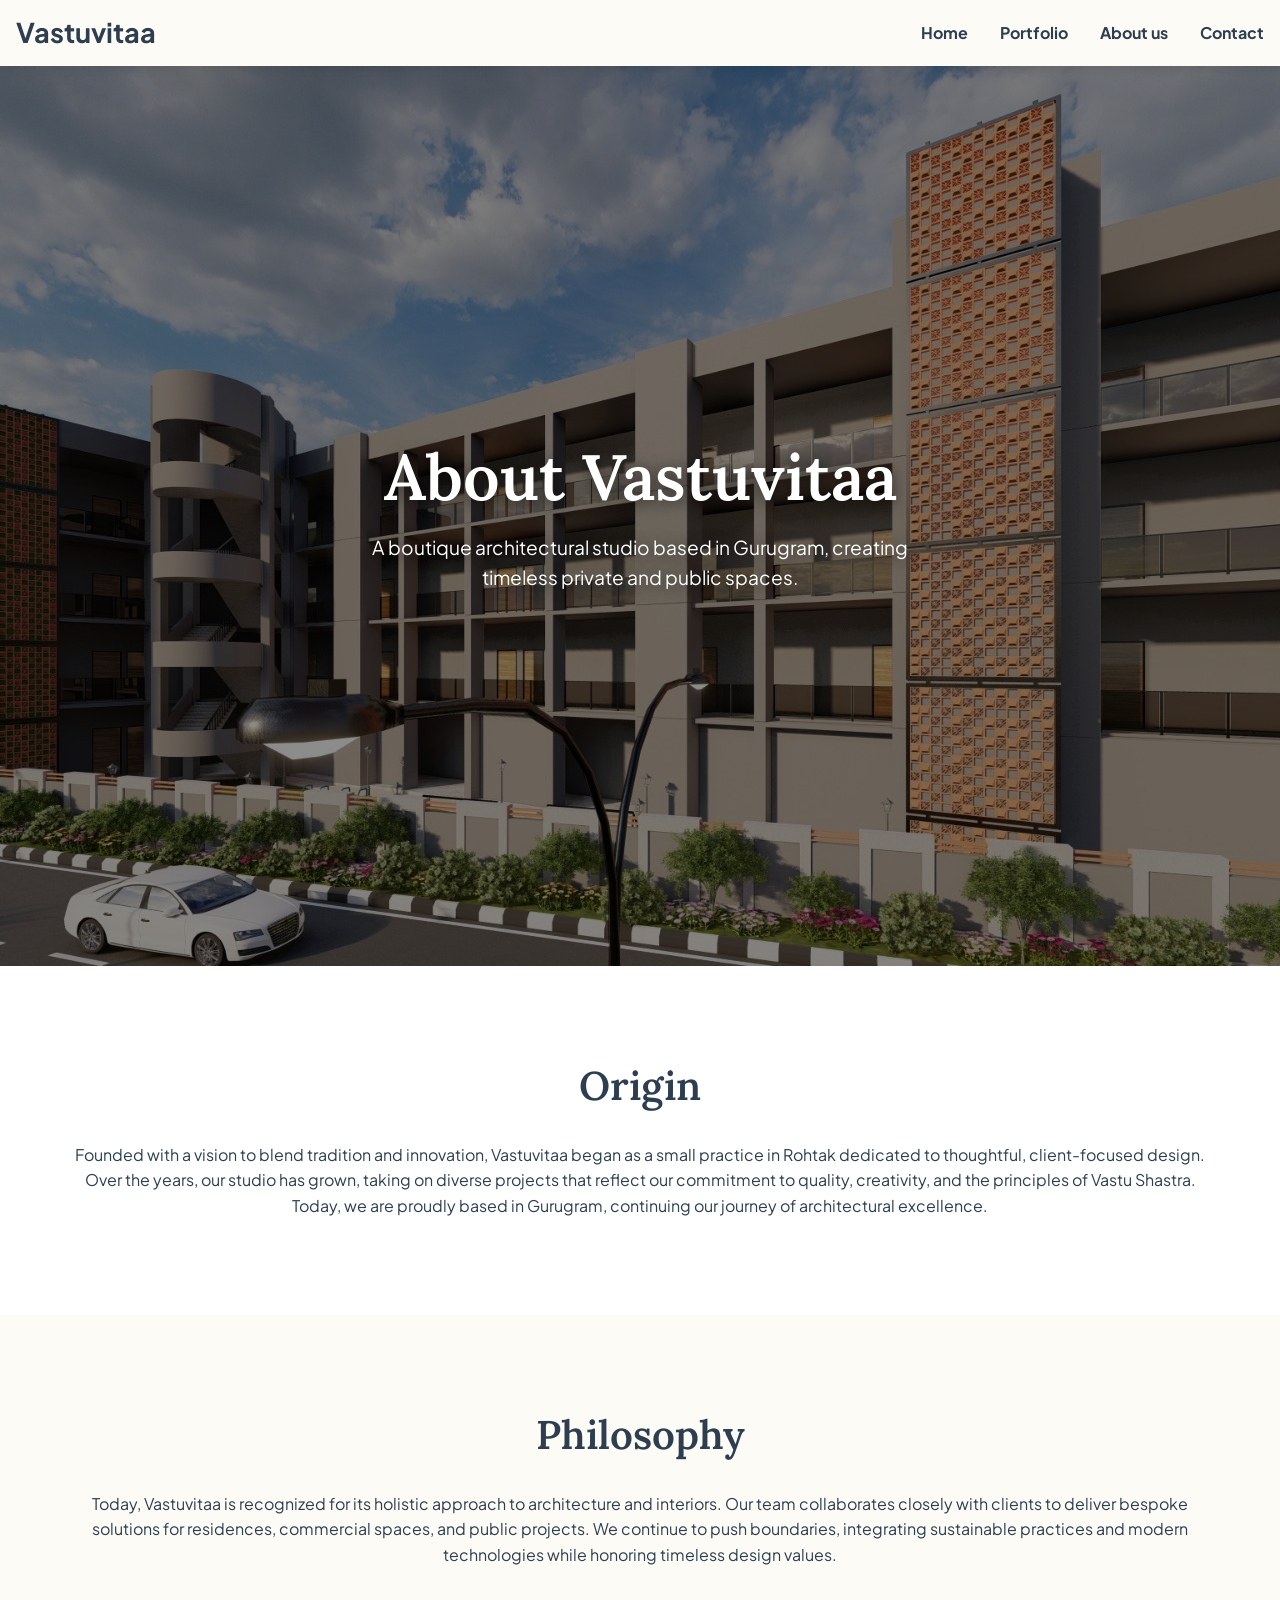
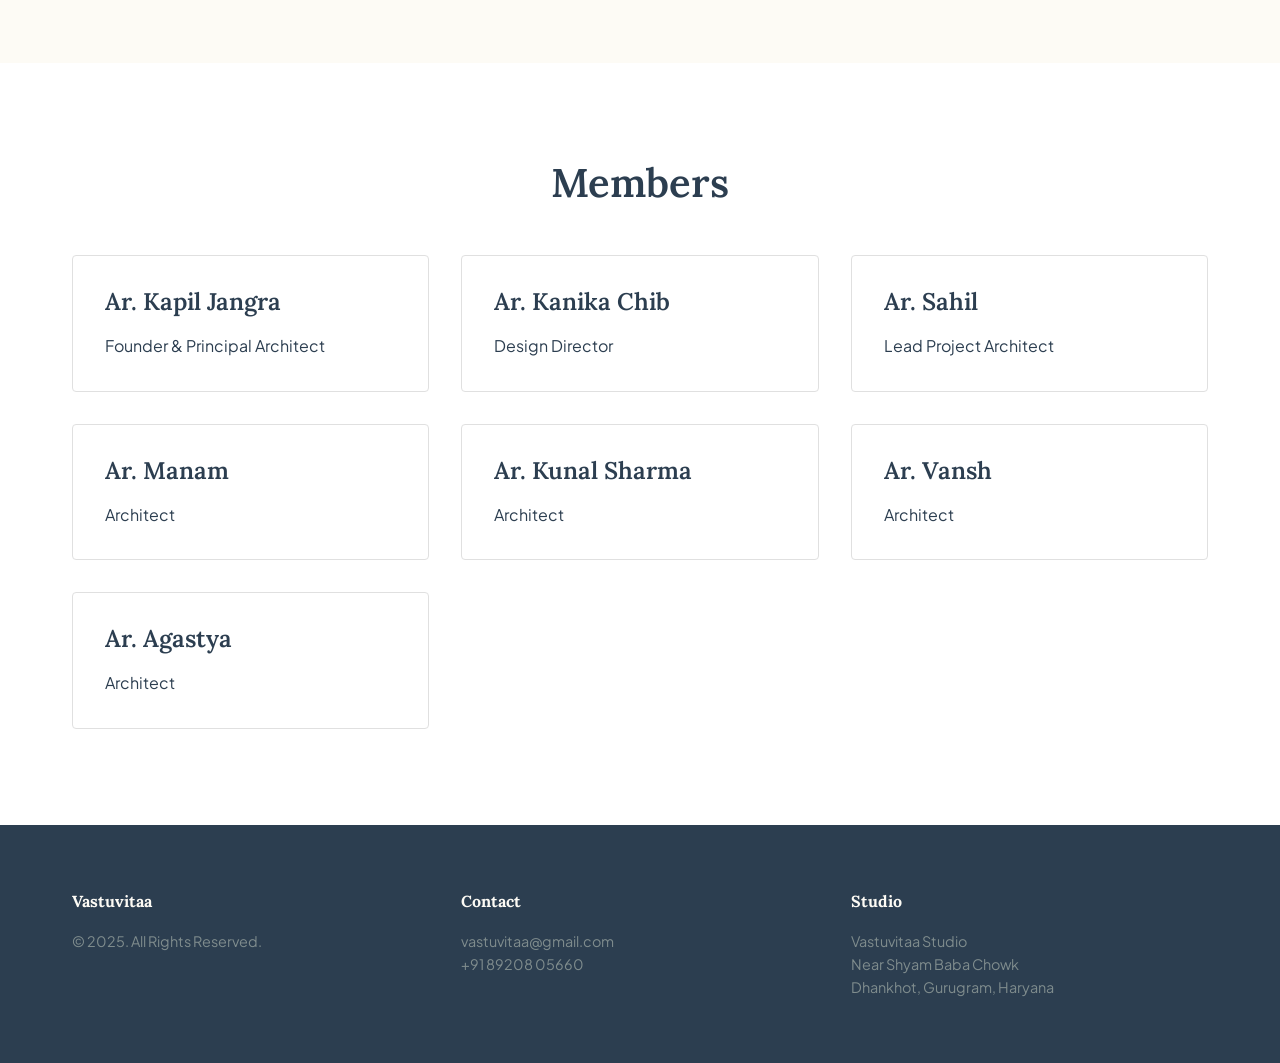
==== commit 89f991c9: "Fix image case/path issues for GitHub Pages compatibility" ====
--- a/about.html
+++ b/about.html
@@ -20,8 +20,8 @@
 		<nav class="main-nav">
 			<ul>
 				<li><a href="index.html"><b>Home</b></a></li>
-				<li><a href="works.html"><b>Works</b></a></li>
-				<li><a href="about.html"><b>About us</b></a></li>
+				<li><a href="works.html"><b>Portfolio</b></a></li>
+				<li><a href="#"><b>About us</b></a></li>
 				<li><a href="contact.html"><b>Contact</b></a></li>
 			</ul>
 		</nav>
@@ -30,15 +30,15 @@
 	<div class="mobile-nav-overlay">
 		<nav>
 			<ul>
-				<li><a href="works.html">Works</a></li>
-				<li><a href="about.html">About us</a></li>
+				<li><a href="works.html">Portfolio</a></li>
+				<li><a href="#">About us</a></li>
 				<li><a href="contact.html">Contact</a></li>
 			</ul>
 		</nav>
 	</div>
 	<main>
 		<section class="hero-section reveal">
-            <img src="./assets/About us.png" class="hero-image" alt="Architectural design collage">
+            <img src="./assets/About Us.png" class="hero-image" alt="Architectural design collage">
             <div class="hero-overlay"></div>
 			<div class="hero-content">
 				<h1>About Vastuvitaa</h1>
